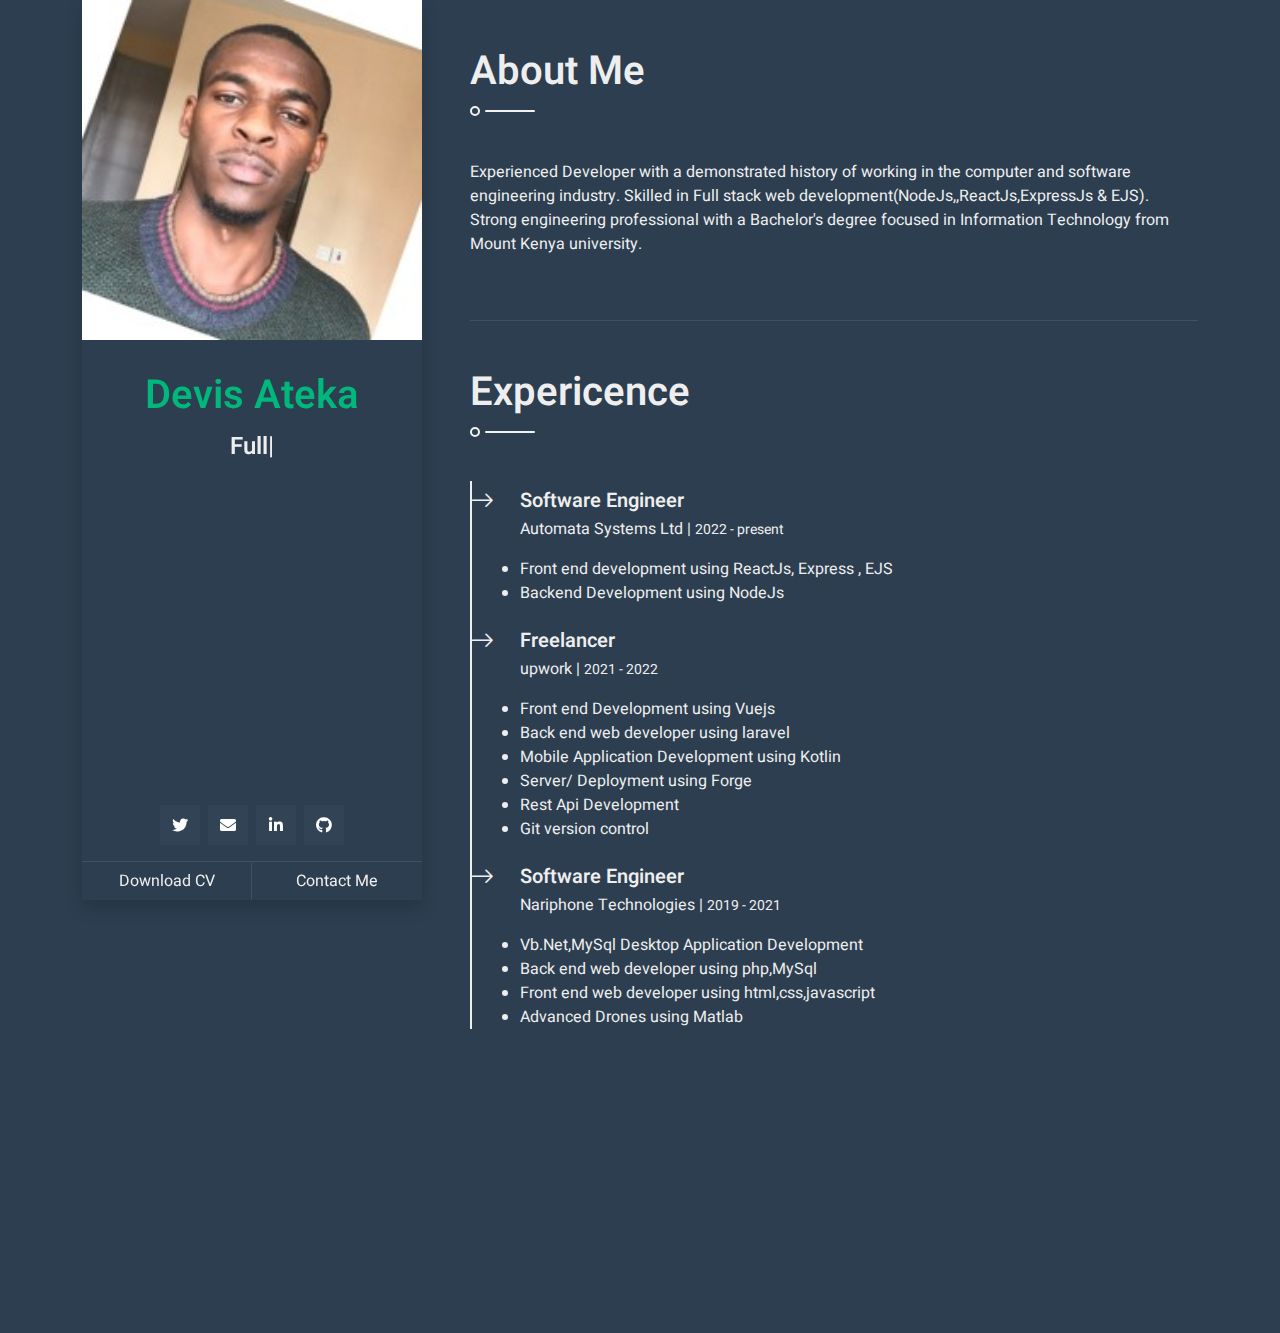
==== index.html @ b73429d6 "Update index.html" ====
<!DOCTYPE html>
<html lang="en">
    <head>	
        <met#aeb3b8et="utf-8">
        <title>Devis Ateka</title>
        <meta content="width=device-width, initial-scale=1.0" name="viewport">
        <meta content="Free Website Template" name="keywords">
        <meta content="Free Website Template" name="description">

        <!-- Favicon -->
        <link href="img/favicon.ico" rel="icon">

        <!-- Google Web Fonts -->
        <link rel="preconnect" href="https://fonts.googleapis.com">
        <link rel="preconnect" href="https://fonts.gstatic.com" crossorigin>
        <link href="https://fonts.googleapis.com/css2?family=Heebo:wght@300;400;500;600;700&display=swap" rel="stylesheet">

        <!-- Icon Font Stylesheet -->
        <link href="https://cdnjs.cloudflare.com/ajax/libs/font-awesome/5.10.0/css/all.min.css" rel="stylesheet">
        <link href="https://cdn.jsdelivr.net/npm/bootstrap-icons@1.4.1/font/bootstrap-icons.css" rel="stylesheet">

        <!-- Libraries Stylesheet -->
        <link href="lib/owlcarousel/assets/owl.carousel.min.css" rel="stylesheet">
        <link href="lib/lightbox/css/lightbox.min.css" rel="stylesheet">
        <link href="lib/animate/animate.min.css" rel="stylesheet">

        <!-- Customized Bootstrap Stylesheet -->
        <link href="css/bootstrap.min.css" rel="stylesheet">

        <!-- Template Stylesheet -->
        <link href="css/style.css" rel="stylesheet">
		<meta name="google-site-verification" content="IRIGr0Y26MzI8_FDrj_kC_L2aK9xQ0EJKJJVS_2hj7Q" />
    </head>

    <body>
        <!-- Spinner Start -->
        <div id="spinner" class="show bg-white position-fixed translate-middle w-100 vh-100 top-50 start-50 d-flex align-items-center justify-content-center">
            <div class="spinner-border text-primary" style="width: 3rem; height: 3rem;" role="status">
                <span class="sr-only">Loading...</span>
            </div>
        </div>
        <!-- Spinner End -->

        <div class="container">
            <div class="row g-5">
                <div class="col-lg-4 sticky-lg-top vh-100">
                    <div class="d-flex flex-column h-100 text-center overflow-auto shadow">
                        <img class="w-100 img-fluid mb-4" src="img/profile.jpg" alt="Image">
                        <h1 class="text-primary mt-2">Devis Ateka</h1>
                        <div class="mb-4" style="height: 22px;">
                            <h4 class="typed-text-output d-inline-block text-light"></h4>
                            <div class="typed-text d-none">Full Stack Engineer</div>
                        </div>
                        <div class="d-flex justify-content-center mt-auto mb-3">
                            <a class="btn btn-secondary btn-square mx-1" href="https://www.twitter.com/atcwl"><i class="fab fa-twitter"></i></a>
                            <a class="btn btn-secondary btn-square mx-1" href="mailto:info@daviesateka.engineer"><i class="fa fa-envelope"></i></a>
                            <a class="btn btn-secondary btn-square mx-1" href="https://www.linkedin.com/in/devisateka"><i class="fab fa-linkedin-in"></i></a>
                            <a class="btn btn-secondary btn-square mx-1" href="https://www.github.com/atcwl"><i class="fab fa-github"></i></a>
                        </div>
                        <div class="d-flex align-items-end justify-content-between border-top">
                            <a href="#about" class="btn w-50 border-end">Download CV</a>
                            <a href="mailto:info@daviesateka.engineer" class="btn w-50 btn-scroll">Contact Me</a>
                        </div>
                    </div>
                </div>
                <div class="col-lg-8">
                    <!-- About Start -->
                    <section class="py-5 border-bottom wow fadeInUp" data-wow-delay="0.1s">
                        <h1 class="title pb-3 mb-5" id="about">About Me</h1>
                        <p>Experienced Developer with a demonstrated history of working in the computer and software engineering industry. Skilled in Full stack web development(NodeJs,,ReactJs,ExpressJs & EJS). Strong engineering professional with a Bachelor's degree focused in Information Technology from Mount Kenya university.</p>
                        <!-- <div class="row mb-4">
                            <div class="col-sm-6 py-1">
                                <span class="fw-medium text-primary">Name:</span> Devis Ateka
                            </div>
                            <div class="col-sm-6 py-1">
                                <span class="fw-medium text-primary">Degree:</span> Bachelors of Science in Information Technology
                            </div>
                            <div class="col-sm-6 py-1">
                                <span class="fw-medium text-primary">Email:</span> info@daviesateka.engineer
                            </div>
                        </div> -->
                        <!-- <div class="row g-4">
                            <div class="col-md-4 col-lg-6 col-xl-4">
                                <div class="d-flex bg-secondary p-4">
                                    <h1 class="flex-shrink-0 display-5 text-primary mb-0" data-toggle="counter-up">10</h1>
                                    <div class="ps-3">
                                        <p class="mb-0">Years of</p>
                                        <h5 class="mb-0">Experience</h5>
                                    </div>
                                </div>
                            </div>
                            <div class="col-md-4 col-lg-6 col-xl-4">
                                <div class="d-flex bg-secondary p-4">
                                    <h1 class="flex-shrink-0 display-5 text-primary mb-0" data-toggle="counter-up">100</h1>
                                    <div class="ps-3">
                                        <p class="mb-0">Happy</p>
                                        <h5 class="mb-0">Clients</h5>
                                    </div>
                                </div>
                            </div>
                            <div class="col-md-4 col-lg-6 col-xl-4">
                                <div class="d-flex bg-secondary p-4">
                                    <h1 class="flex-shrink-0 display-5 text-primary mb-0" data-toggle="counter-up">200</h1>
                                    <div class="ps-3">
                                        <p class="mb-0">Complete</p>
                                        <h5 class="mb-0">Projects</h5>
                                    </div>
                                </div>
                            </div>
                        </div> -->
                    </section>
                    <!-- About End -->

                    <!-- Skills Start -->
                    <!-- <section class="py-5 border-bottom wow fadeInUp" data-wow-delay="0.1s">
                        <h1 class="title pb-3 mb-5">Skills</h1>
                        <div class="row">
                            <div class="col-sm-6">
                                <div class="skill mb-4">
                                    <div class="d-flex justify-content-between">
                                        <p class="mb-2">HTML</p>
                                        <p class="mb-2">95%</p>
                                    </div>
                                    <div class="progress">
                                        <div class="progress-bar bg-primary" role="progressbar" aria-valuenow="95" aria-valuemin="0" aria-valuemax="100"></div>
                                    </div>
                                </div>
                                <div class="skill mb-4">
                                    <div class="d-flex justify-content-between">
                                        <p class="mb-2">CSS</p>
                                        <p class="mb-2">85%</p>
                                    </div>
                                    <div class="progress">
                                        <div class="progress-bar bg-warning" role="progressbar" aria-valuenow="85" aria-valuemin="0" aria-valuemax="100"></div>
                                    </div>
                                </div>
                                <div class="skill mb-4">
                                    <div class="d-flex justify-content-between">
                                        <p class="mb-2">PHP</p>
                                        <p class="mb-2">90%</p>
                                    </div>
                                    <div class="progress">
                                        <div class="progress-bar bg-danger" role="progressbar" aria-valuenow="90" aria-valuemin="0" aria-valuemax="100"></div>
                                    </div>
                                </div>
                            </div>
                            <div class="col-sm-6">
                                <div class="skill mb-4">
                                    <div class="d-flex justify-content-between">
                                        <p class="mb-2">Javascript</p>
                                        <p class="mb-2">90%</p>
                                    </div>
                                    <div class="progress">
                                        <div class="progress-bar bg-danger" role="progressbar" aria-valuenow="90" aria-valuemin="0" aria-valuemax="100"></div>
                                    </div>
                                </div>
                                <div class="skill mb-4">
                                    <div class="d-flex justify-content-between">
                                        <p class="mb-2">Angular JS</p>
                                        <p class="mb-2">95%</p>
                                    </div>
                                    <div class="progress">
                                        <div class="progress-bar bg-success" role="progressbar" aria-valuenow="95" aria-valuemin="0" aria-valuemax="100"></div>
                                    </div>
                                </div>
                                <div class="skill mb-4">
                                    <div class="d-flex justify-content-between">
                                        <p class="mb-2">Wordpress</p>
                                        <p class="mb-2">85%</p>
                                    </div>
                                    <div class="progress">
                                        <div class="progress-bar bg-info" role="progressbar" aria-valuenow="85" aria-valuemin="0" aria-valuemax="100"></div>
                                    </div>
                                </div>
                            </div>
                        </div>
                    </section> -->
                    <!-- Skills End -->

                    <!-- Expericence Start -->
                    <section class="py-5 wow fadeInUp" data-wow-delay="0.1s">
                        <h1 class="title pb-3 mb-5">Expericence</h1>
                        <div class="border-start border-2 border-light pt-2 ps-5">
                            <div class="position-relative mb-4">
                                <span class="bi bi-arrow-right fs-4 text-light position-absolute" style="top: -5px; left: -50px;"></span>
                                <h5 class="mb-1">Software Engineer</h5>
                                <p class="mb-2">Automata Systems Ltd | <small>2022 - present</small></p>
                                <p><li>Front end development using ReactJs, Express , EJS</li>
                                <li>Backend Development using NodeJs</li>                                
                                </p>
                            </div>
                            <div class="position-relative mb-4">
                                <span class="bi bi-arrow-right fs-4 text-light position-absolute" style="top: -5px; left: -50px;"></span>
                                <h5 class="mb-1">Freelancer</h5>
                                <p class="mb-2">upwork | <small>2021 - 2022</small></p>
                                <p><li>Front end Development using Vuejs</li>
                                    <li>Back end web developer using laravel</li>
                                    <li>Mobile Application Development using Kotlin</li>
                                    <li>Server/ Deployment using Forge </li>
                                    <li>Rest Api Development</li>
                                    <li>Git version control</li>
                                </p>
                            </div>
                            <div class="position-relative mb-4">
                                <span class="bi bi-arrow-right fs-4 text-light position-absolute" style="top: -5px; left: -50px;"></span>
                                <h5 class="mb-1">Software Engineer</h5>
                                <p class="mb-2">Nariphone Technologies | <small>2019 - 2021</small></p>
                                <p>
                                    <li>Vb.Net,MySql Desktop Application Development</li>
                                    <li>Back end web developer using php,MySql</li>
                                    <li>Front end web developer using html,css,javascript</li>
                                    <li>Advanced Drones using Matlab</li>
                                </p>
                            </div>
                        </div>
                    </section>
                    <!-- Expericence End -->

                    <!-- Subscribe Start -->
                    <!-- <section class="wow fadeInUp" data-wow-delay="0.1s">
                        <div class="bg-secondary text-center p-5">
                            <h1 class="text-white font-weight-bold">Subscribe My Newsletter</h1>
                            <p class="text-white">Subscribe and get my latest article in your inbox</p>
                            <div class="position-relative w-100">
                                <input class="form-control bg-dark border-0 w-100 py-3 ps-4 pe-5" type="text" placeholder="Your email">
                                <button type="button" class="btn btn-primary py-2 position-absolute top-0 end-0 mt-2 me-2">Subscribe</button>
                            </div>
                        </div>
                    </section> -->
                    <!-- Subscribe End -->

                    <!-- Services Start -->
                    <!-- <section class="py-5 border-bottom wow fadeInUp" data-wow-delay="0.1s">
                        <h1 class="title pb-3 mb-5">Services</h1>
                        <div class="row g-4">
                            <div class="col-md-6">
                                <div class="service-item">
                                    <i class="fa fa-2x fa-laptop-code mx-auto mb-4"></i>
                                    <h5 class="mb-2">Web Design</h5>
                                    <p class="mb-0">Justo sit justo eos amet tempor amet clita amet ipsum eos elitr. Amet lorem lorem lorem est amet labore</p>
                                </div>
                            </div>
                            <div class="col-md-6">
                                <div class="service-item">
                                    <i class="fab fa-2x fa-android mx-auto mb-4"></i>
                                    <h5 class="mb-2">Apps Development</h5>
                                    <p class="mb-0">Justo sit justo eos amet tempor amet clita amet ipsum eos elitr. Amet lorem lorem lorem est amet labore</p>
                                </div>
                            </div>
                            <div class="col-md-6">
                                <div class="service-item">
                                    <i class="fa fa-2x fa-search mx-auto mb-4"></i>
                                    <h5 class="mb-2">SEO</h5>
                                    <p class="mb-0">Justo sit justo eos amet tempor amet clita amet ipsum eos elitr. Amet lorem lorem lorem est amet labore</p>
                                </div>
                            </div>
                            <div class="col-md-6">
                                <div class="service-item">
                                    <i class="fa fa-2x fa-edit mx-auto mb-4"></i>
                                    <h5 class="mb-2">Content Creating</h5>
                                    <p class="mb-0">Justo sit justo eos amet tempor amet clita amet ipsum eos elitr. Amet lorem lorem lorem est amet labore</p>
                                </div>
                            </div>
                        </div>
                    </section> -->
                    <!-- Services End -->

                    <!-- Portfolio Start -->
                    <!-- <section class="py-5 border-bottom wow fadeInUp" data-wow-delay="0.1s">
                        <h1 class="title pb-3 mb-5">Portfolio</h1>
                        <div class="row">
                            <div class="col-12">
                                <div class="row">
                                    <div class="col-12 text-center mb-2">
                                        <ul class="list-inline mb-4" id="portfolio-flters">
                                            <li class="btn btn-secondary active"  data-filter="*"><i class="fa fa-star me-2"></i>All</li>
                                            <li class="btn btn-secondary" data-filter=".first"><i class="fa fa-laptop-code me-2"></i>Design</li>
                                            <li class="btn btn-secondary" data-filter=".second"><i class="fa fa-mobile-alt me-2"></i>Development</li>
                                        </ul>
                                    </div>
                                </div>
                                <div class="row portfolio-container">
                                    <div class="col-md-6 mb-4 portfolio-item first">
                                        <div class="position-relative overflow-hidden mb-2">
                                            <img class="img-fluid w-100" src="img/portfolio-1.jpg" alt="">
                                            <div class="portfolio-btn d-flex align-items-center justify-content-center">
                                                <a href="img/portfolio-1.jpg" data-lightbox="portfolio">
                                                    <i class="bi bi-plus text-light"></i>
                                                </a>
                                            </div>
                                        </div>
                                    </div>
                                    <div class="col-md-6 mb-4 portfolio-item second">
                                        <div class="position-relative overflow-hidden mb-2">
                                            <img class="img-fluid w-100" src="img/portfolio-2.jpg" alt="">
                                            <div class="portfolio-btn d-flex align-items-center justify-content-center">
                                                <a href="img/portfolio-2.jpg" data-lightbox="portfolio">
                                                    <i class="bi bi-plus text-light"></i>
                                                </a>
                                            </div>
                                        </div>
                                    </div>
                                    <div class="col-md-6 mb-4 portfolio-item first">
                                        <div class="position-relative overflow-hidden mb-2">
                                            <img class="img-fluid w-100" src="img/portfolio-3.jpg" alt="">
                                            <div class="portfolio-btn d-flex align-items-center justify-content-center">
                                                <a href="img/portfolio-3.jpg" data-lightbox="portfolio">
                                                    <i class="bi bi-plus text-light"></i>
                                                </a>
                                            </div>
                                        </div>
                                    </div>
                                    <div class="col-md-6 mb-4 portfolio-item second">
                                        <div class="position-relative overflow-hidden mb-2">
                                            <img class="img-fluid w-100" src="img/portfolio-4.jpg" alt="">
                                            <div class="portfolio-btn d-flex align-items-center justify-content-center">
                                                <a href="img/portfolio-4.jpg" data-lightbox="portfolio">
                                                    <i class="bi bi-plus text-light"></i>
                                                </a>
                                            </div>
                                        </div>
                                    </div>
                                </div>
                            </div>
                        </div>
                    </section> -->
                    <!-- Portfolio End -->

                    <!-- Testimonial Start -->
                    <!-- <section class="py-5 border-bottom wow fadeInUp" data-wow-delay="0.1s">
                        <h1 class="title pb-3 mb-5">Testimonial</h1>
                        <div class="owl-carousel testimonial-carousel">
                            <div class="text-left">
                                <i class="fa fa-3x fa-quote-left text-primary mb-4"></i>
                                <p class="fs-4 mb-4">Dolor eirmod diam stet kasd sed. Aliqu rebum est eos. Rebum elitr dolore et eos labore, stet justo sed est sed. Diam sed sed dolor stet accusam amet eirmod eos, labore diam clita</p>
                                <div class="d-flex align-items-center">
                                    <img class="img-fluid" src="img/testimonial-1.jpg" style="width: 60px; height: 60px;">
                                    <div class="ps-3">
                                        <p class="text-primary fs-5 mb-1">Client Name</p>
                                        <i>Profession</i>
                                    </div>
                                </div>
                            </div>
                            <div class="text-left">
                                <i class="fa fa-3x fa-quote-left text-primary mb-4"></i>
                                <p class="fs-4 mb-4">Dolor eirmod diam stet kasd sed. Aliqu rebum est eos. Rebum elitr dolore et eos labore, stet justo sed est sed. Diam sed sed dolor stet accusam amet eirmod eos, labore diam clita</p>
                                <div class="d-flex align-items-center">
                                    <img class="img-fluid" src="img/testimonial-2.jpg" style="width: 60px; height: 60px;">
                                    <div class="ps-3">
                                        <p class="text-primary fs-5 mb-1">Client Name</p>
                                        <i>Profession</i>
                                    </div>
                                </div>
                            </div>
                            <div class="text-left">
                                <i class="fa fa-3x fa-quote-left text-primary mb-4"></i>
                                <p class="fs-4 mb-4">Dolor eirmod diam stet kasd sed. Aliqu rebum est eos. Rebum elitr dolore et eos labore, stet justo sed est sed. Diam sed sed dolor stet accusam amet eirmod eos, labore diam clita</p>
                                <div class="d-flex align-items-center">
                                    <img class="img-fluid" src="img/testimonial-3.jpg" style="width: 60px; height: 60px;">
                                    <div class="ps-3">
                                        <p class="text-primary fs-5 mb-1">Client Name</p>
                                        <i>Profession</i>
                                    </div>
                                </div>
                            </div>
                        </div>
                    </section> -->
                    <!-- Testimonial End -->

                    <!-- Contact Start -->
                    <!-- <section class="py-5 wow fadeInUp" data-wow-delay="0.1s" id="contact">
                        <h1 class="title pb-3 mb-5">Contact Me</h1>
						<p class="mb-4">The contact form is currently inactive. Get a functional and working contact form with Ajax & PHP in a few minutes. Just copy and paste the files, add a little code and you're done. <a href="https://htmlcodex.com/contact-form">Download Now</a></p>
                        <form>
                            <div class="row g-3">
                                <div class="col-md-6">
                                    <div class="form-floating">
                                        <input type="text" class="form-control border-0 bg-secondary" id="name" placeholder="Your Name">
                                        <label for="name">Your Name</label>
                                    </div>
                                </div>
                                <div class="col-md-6">
                                    <div class="form-floating">
                                        <input type="email" class="form-control border-0 bg-secondary" id="email" placeholder="Your Email">
                                        <label for="email">Your Email</label>
                                    </div>
                                </div>
                                <div class="col-12">
                                    <div class="form-floating">
                                        <input type="text" class="form-control border-0 bg-secondary" id="subject" placeholder="Subject">
                                        <label for="subject">Subject</label>
                                    </div>
                                </div>
                                <div class="col-12">
                                    <div class="form-floating">
                                        <textarea class="form-control border-0 bg-secondary" placeholder="Leave a message here" id="message" style="height: 200px"></textarea>
                                        <label for="message">Message</label>
                                    </div>
                                </div>
                                <div class="col-12">
                                    <button class="btn btn-primary w-100 py-3" type="submit">Send Message</button>
                                </div>
                            </div>
                        </form>
                    </section> -->
                    <!-- Contact End -->

                    <!-- Footer Start -->
                    <section class="wow fadeIn" data-wow-delay="0.1s">
                        <div class="bg-secondary text-light text-center p-5">
                            <div class="d-flex justify-content-center mb-4">
                                <a class="btn btn-secondary btn-square mx-1" href="https://www.twitter.com/atcwl"><i class="fab fa-twitter"></i></a>
                                <a class="btn btn-secondary btn-square mx-1" href="mailto:info@daviesateka.engineer"><i class="fa fa-envelope"></i></a>
                                <a class="btn btn-secondary btn-square mx-1" href="https://www.linkedin.com/in/devisateka"><i class="fab fa-linkedin-in"></i></a>
                                <a class="btn btn-secondary btn-square mx-1" href="https://www.github.com/atcwl"><i class="fab fa-github"></i></a>
                            </div>							
							<p class="m-0">&copy; All Rights Reserved.</p>
                        </div>
                    </section>
                    <!-- Footer End -->
                </div>
            </div>
        </div>

        
        <!-- Back to Top -->
        <a href="#" class="back-to-top"><i class="fa fa-angle-double-up"></i></a>
        
        <!-- JavaScript Libraries -->
        <script src="https://code.jquery.com/jquery-3.4.1.min.js"></script>
        <script src="https://stackpath.bootstrapcdn.com/bootstrap/4.4.1/js/bootstrap.bundle.min.js"></script>
        <script src="lib/wow/wow.min.js"></script>
        <script src="lib/typed/typed.min.js"></script>
        <script src="lib/easing/easing.min.js"></script>
        <script src="lib/waypoints/waypoints.min.js"></script>
        <script src="lib/counterup/counterup.min.js"></script>
        <script src="lib/owlcarousel/owl.carousel.min.js"></script>
        <script src="lib/isotope/isotope.pkgd.min.js"></script>
        <script src="lib/lightbox/js/lightbox.min.js"></script>

        <!-- Contact Javascript File -->
        <script src="mail/jqBootstrapValidation.min.js"></script>
        <script src="mail/contact.js"></script>

        <!-- Template Javascript -->
        <script src="js/main.js"></script>
    </body>
</html>
---- css/style.css ----
/********** Template CSS **********/
:root {
  --primary: #00B87B;
  --secondary: #314355;
  --light: #F2F2F2;
  --dark: #2C3E50;
}

#spinner {
  opacity: 0;
  visibility: hidden;
  transition: opacity .5s ease-out, visibility 0s linear .5s;
  z-index: 99999;
}

#spinner.show {
  transition: opacity .5s ease-out, visibility 0s linear 0s;
  visibility: visible;
  opacity: 1;
}

@media (max-width: 991.98px) {
  .sticky-lg-top.vh-100 {
    height: 100% !important;
  }
}

.fw-semi-bold {
  font-weight: 600;
}

.fw-medium {
  font-weight: 500;
}

.btn-square {
  width: 40px;
  height: 40px;
}

.btn-sm-square {
  width: 30px;
  height: 30px;
}

.btn-lg-square {
  width: 50px;
  height: 50px;
}

.btn-square,
.btn-sm-square,
.btn-lg-square {
  padding: 0;
  display: flex;
  align-items: center;
  justify-content: center;
}

.btn.btn-primary {
  color: #FFFFFF;
}

.typed-cursor {
  font-size: 25px;
  color: var(--light);
}

.back-to-top {
  position: fixed;
  display: none;
  width: 30px;
  height: 30px;
  text-align: center;
  line-height: 1;
  font-size: 30px;
  right: 30px;
  bottom: 30px;
  transition: background 0.5s;
  z-index: 11;
}

.back-to-top i {
  color: var(--primary);
}

.back-to-top i:hover {
  color: var(--dark);
}

.back-to-top {
  -webkit-animation: action 1s infinite alternate;
  animation: action 1s infinite alternate;
}

@-webkit-keyframes action {
  0% {
    transform: translateY(0);
  }

  100% {
    transform: translateY(-15px);
  }
}

@keyframes action {
  0% {
    transform: translateY(0);
  }

  100% {
    transform: translateY(-15px);
  }
}

.title {
  position: relative;
}

.title::before {
  position: absolute;
  content: "";
  width: 10px;
  height: 10px;
  bottom: -4px;
  left: 0;
  border: 2px solid var(--light);
  border-radius: 10px;
}

.title::after {
  position: absolute;
  content: "";
  width: 50px;
  height: 2px;
  bottom: 0;
  left: 15px;
  border-radius: 2px;
  background: var(--light);
}

.progress {
  height: 5px;
}

.progress .progress-bar {
  width: 0px;
  transition: 2s;
}

.service-item {
  padding: 30px;
  text-align: center;
  background: var(--secondary);
}

.service-item i {
  width: 75px;
  height: 75px;
  display: flex;
  align-items: center;
  justify-content: center;
  background: var(--light);
  color: var(--primary);
  transition: .5s;
}

.service-item:hover i {
  background: var(--primary);
  color: var(--light);
}

.portfolio-item .portfolio-btn {
  position: absolute;
  width: 0;
  height: 0;
  top: 50%;
  left: 50%;
  font-size: 90px;
  background: rgba(44, 62, 80, .9);
  opacity: 0;
  transition: .5s;
}

.portfolio-item:hover .portfolio-btn {
  opacity: 1;
  width: calc(100% - 60px);
  height: calc(100% - 60px);
  top: 30px;
  left: 30px;
}

.portfolio-item i {
  opacity: 0;
  transition: .3s;
  transition-delay: .3s;
}

.portfolio-item:hover i {
  opacity: 1;
}

.testimonial-carousel .owl-dots {
  margin-top: 25px;
  text-align: center;
}

.testimonial-carousel .owl-dot {
  display: inline-block;
  margin: 0 5px;
  width: 15px;
  height: 15px;
  background: var(--light);
}

.testimonial-carousel .owl-dot.active {
  background: var(--primary);
}
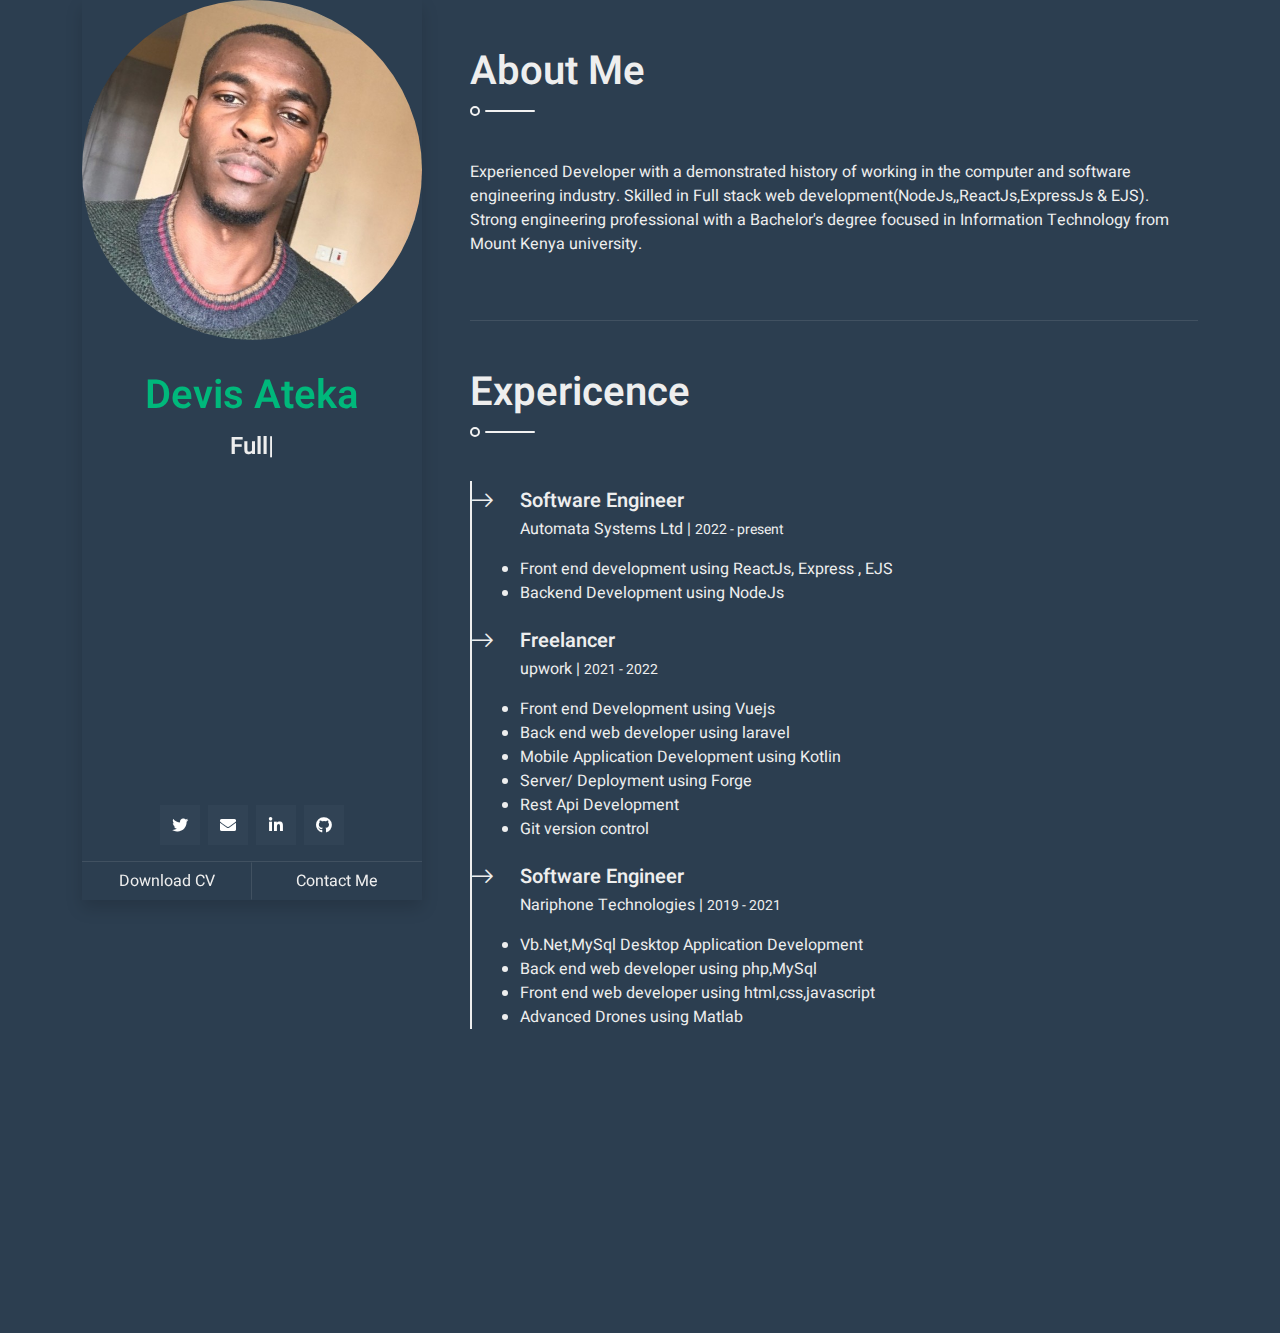
==== commit e13f10cc: "rounded profile photo" ====
--- a/index.html
+++ b/index.html
@@ -3,6 +3,7 @@
     <head>	
         <met#aeb3b8et="utf-8">
         <title>Devis Ateka</title>
+    	<meta name="google-site-verification" content="IRIGr0Y26MzI8_FDrj_kC_L2aK9xQ0EJKJJVS_2hj7Q" />
         <meta content="width=device-width, initial-scale=1.0" name="viewport">
         <meta content="Free Website Template" name="keywords">
         <meta content="Free Website Template" name="description">
@@ -29,7 +30,7 @@
 
         <!-- Template Stylesheet -->
         <link href="css/style.css" rel="stylesheet">
-		<meta name="google-site-verification" content="IRIGr0Y26MzI8_FDrj_kC_L2aK9xQ0EJKJJVS_2hj7Q" />
+		
     </head>
 
     <body>
@@ -45,7 +46,7 @@
             <div class="row g-5">
                 <div class="col-lg-4 sticky-lg-top vh-100">
                     <div class="d-flex flex-column h-100 text-center overflow-auto shadow">
-                        <img class="w-100 img-fluid mb-4" src="img/profile.jpg" alt="Image">
+                        <img class="circular--square w-100 img-fluid mb-4" src="img/profile.jpg" alt="Image">
                         <h1 class="text-primary mt-2">Devis Ateka</h1>
                         <div class="mb-4" style="height: 22px;">
                             <h4 class="typed-text-output d-inline-block text-light"></h4>
@@ -445,4 +446,4 @@
         <!-- Template Javascript -->
         <script src="js/main.js"></script>
     </body>
-</html>
+</html>--- a/css/style.css
+++ b/css/style.css
@@ -5,7 +5,7 @@
   --light: #F2F2F2;
   --dark: #2C3E50;
 }
-
+.circular--square { border-radius: 50%; }
 #spinner {
   opacity: 0;
   visibility: hidden;
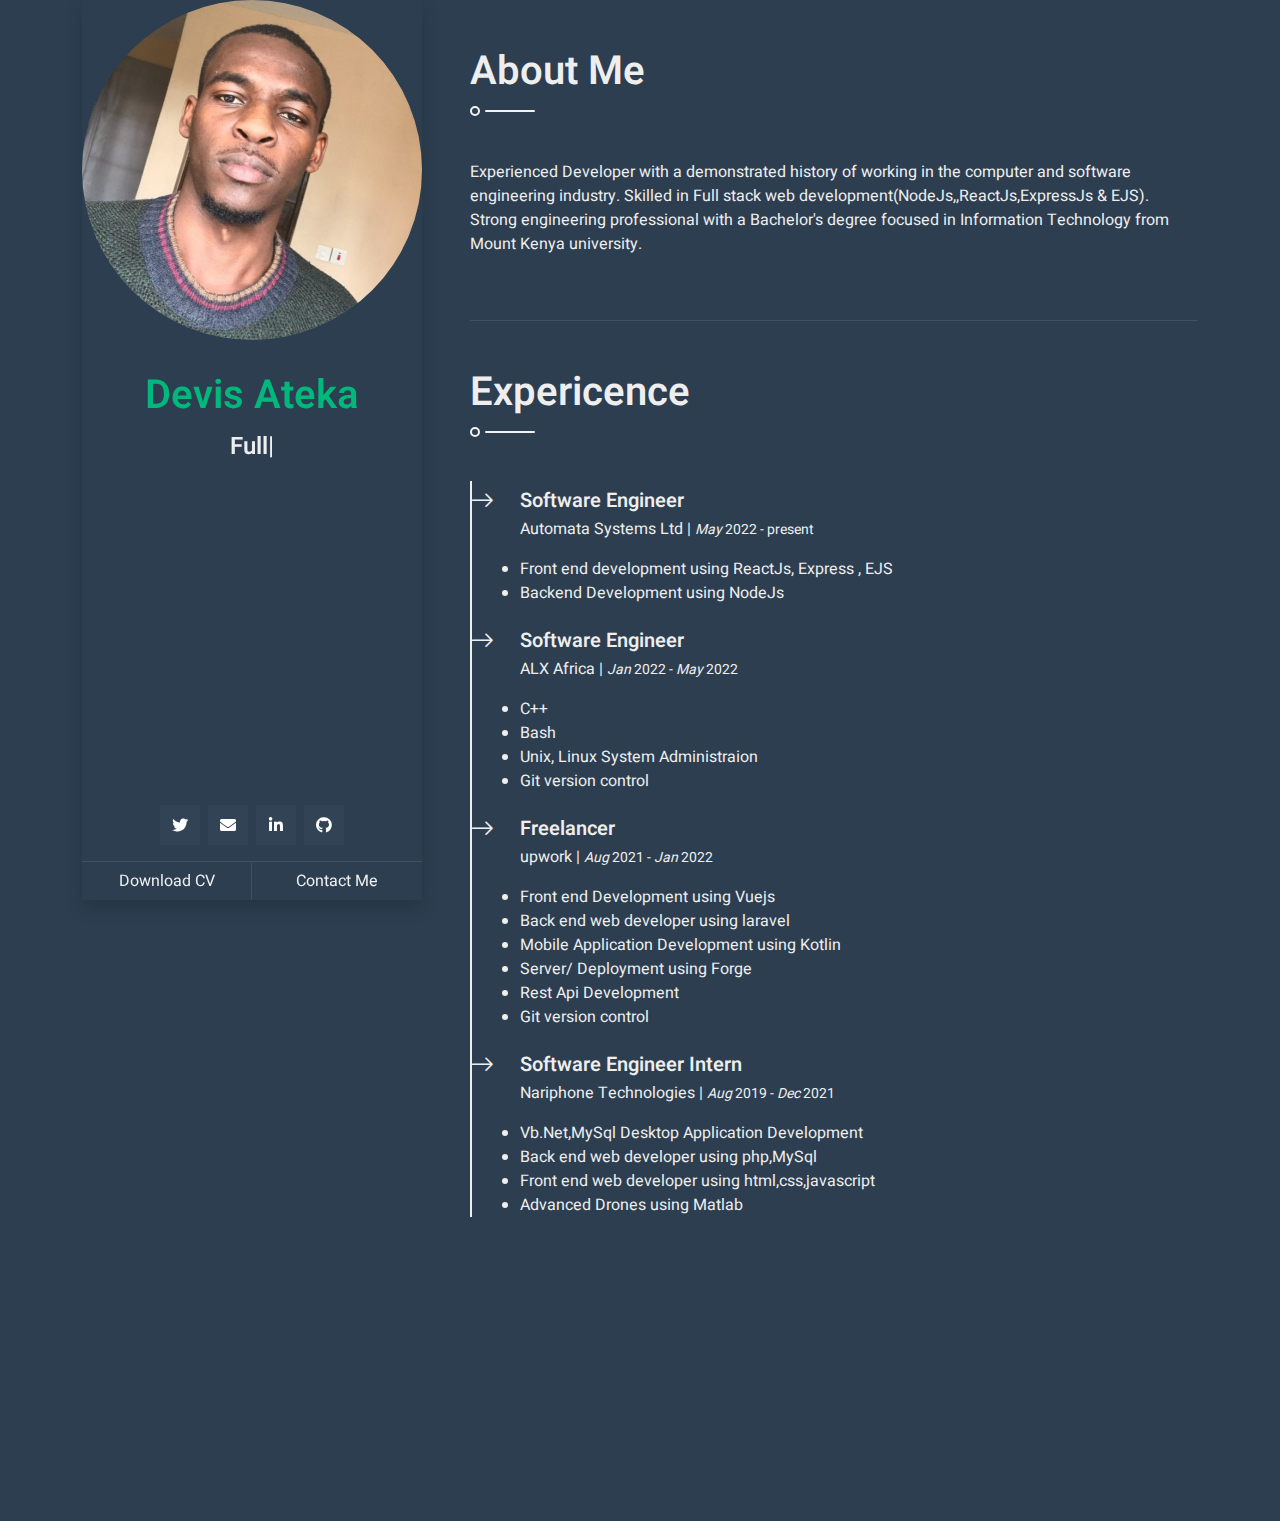
==== commit 95ff950a: "Just got my cv updated" ====
--- a/index.html
+++ b/index.html
@@ -53,10 +53,10 @@
                             <div class="typed-text d-none">Full Stack Engineer</div>
                         </div>
                         <div class="d-flex justify-content-center mt-auto mb-3">
-                            <a class="btn btn-secondary btn-square mx-1" href="https://www.twitter.com/atcwl"><i class="fab fa-twitter"></i></a>
-                            <a class="btn btn-secondary btn-square mx-1" href="mailto:info@daviesateka.engineer"><i class="fa fa-envelope"></i></a>
-                            <a class="btn btn-secondary btn-square mx-1" href="https://www.linkedin.com/in/devisateka"><i class="fab fa-linkedin-in"></i></a>
-                            <a class="btn btn-secondary btn-square mx-1" href="https://www.github.com/atcwl"><i class="fab fa-github"></i></a>
+                            <a class="btn btn-secondary btn-square mx-1" target="_blank" href="https://www.twitter.com/atcwl"><i class="fab fa-twitter"></i></a>
+                            <a class="btn btn-secondary btn-square mx-1" target="_blank" href="mailto:info@daviesateka.engineer"><i class="fa fa-envelope"></i></a>
+                            <a class="btn btn-secondary btn-square mx-1" target="_blank" href="https://www.linkedin.com/in/devisateka"><i class="fab fa-linkedin-in"></i></a>
+                            <a class="btn btn-secondary btn-square mx-1" target="_blank" href="https://www.github.com/atcwl"><i class="fab fa-github"></i></a>
                         </div>
                         <div class="d-flex align-items-end justify-content-between border-top">
                             <a href="#about" class="btn w-50 border-end">Download CV</a>
@@ -185,15 +185,25 @@
                             <div class="position-relative mb-4">
                                 <span class="bi bi-arrow-right fs-4 text-light position-absolute" style="top: -5px; left: -50px;"></span>
                                 <h5 class="mb-1">Software Engineer</h5>
-                                <p class="mb-2">Automata Systems Ltd | <small>2022 - present</small></p>
+                                <p class="mb-2">Automata Systems Ltd | <small><i>May</i> 2022 - present</small></p>
                                 <p><li>Front end development using ReactJs, Express , EJS</li>
                                 <li>Backend Development using NodeJs</li>                                
                                 </p>
                             </div>
                             <div class="position-relative mb-4">
                                 <span class="bi bi-arrow-right fs-4 text-light position-absolute" style="top: -5px; left: -50px;"></span>
+                                <h5 class="mb-1">Software Engineer</h5>
+                                <p class="mb-2">ALX Africa | <small><i>Jan</i> 2022 - <i>May</i> 2022</small></p>
+                                <p><li>C++</li>
+                                    <li>Bash</li>
+                                    <li>Unix, Linux System Administraion</li>
+                                    <li>Git version control</li>
+                                </p>
+                            </div>
+                            <div class="position-relative mb-4">
+                                <span class="bi bi-arrow-right fs-4 text-light position-absolute" style="top: -5px; left: -50px;"></span>
                                 <h5 class="mb-1">Freelancer</h5>
-                                <p class="mb-2">upwork | <small>2021 - 2022</small></p>
+                                <p class="mb-2">upwork | <small><i>Aug</i> 2021 - <i>Jan</i> 2022</small></p>
                                 <p><li>Front end Development using Vuejs</li>
                                     <li>Back end web developer using laravel</li>
                                     <li>Mobile Application Development using Kotlin</li>
@@ -204,8 +214,8 @@
                             </div>
                             <div class="position-relative mb-4">
                                 <span class="bi bi-arrow-right fs-4 text-light position-absolute" style="top: -5px; left: -50px;"></span>
-                                <h5 class="mb-1">Software Engineer</h5>
-                                <p class="mb-2">Nariphone Technologies | <small>2019 - 2021</small></p>
+                                <h5 class="mb-1">Software Engineer Intern</h5>
+                                <p class="mb-2">Nariphone Technologies | <small><i>Aug</i> 2019 - <i>Dec</i> 2021</small></p>
                                 <p>
                                     <li>Vb.Net,MySql Desktop Application Development</li>
                                     <li>Back end web developer using php,MySql</li>
@@ -410,10 +420,10 @@
                     <section class="wow fadeIn" data-wow-delay="0.1s">
                         <div class="bg-secondary text-light text-center p-5">
                             <div class="d-flex justify-content-center mb-4">
-                                <a class="btn btn-secondary btn-square mx-1" href="https://www.twitter.com/atcwl"><i class="fab fa-twitter"></i></a>
-                                <a class="btn btn-secondary btn-square mx-1" href="mailto:info@daviesateka.engineer"><i class="fa fa-envelope"></i></a>
-                                <a class="btn btn-secondary btn-square mx-1" href="https://www.linkedin.com/in/devisateka"><i class="fab fa-linkedin-in"></i></a>
-                                <a class="btn btn-secondary btn-square mx-1" href="https://www.github.com/atcwl"><i class="fab fa-github"></i></a>
+                                <a class="btn btn-secondary btn-square mx-1" target="_blank" href="https://www.twitter.com/atcwl"><i class="fab fa-twitter"></i></a>
+                                <a class="btn btn-secondary btn-square mx-1" target="_blank" href="mailto:info@daviesateka.engineer"><i class="fa fa-envelope"></i></a>
+                                <a class="btn btn-secondary btn-square mx-1" target="_blank" href="https://www.linkedin.com/in/devisateka"><i class="fab fa-linkedin-in"></i></a>
+                                <a class="btn btn-secondary btn-square mx-1" target="_blank" href="https://www.github.com/atcwl"><i class="fab fa-github"></i></a>
                             </div>							
 							<p class="m-0">&copy; All Rights Reserved.</p>
                         </div>
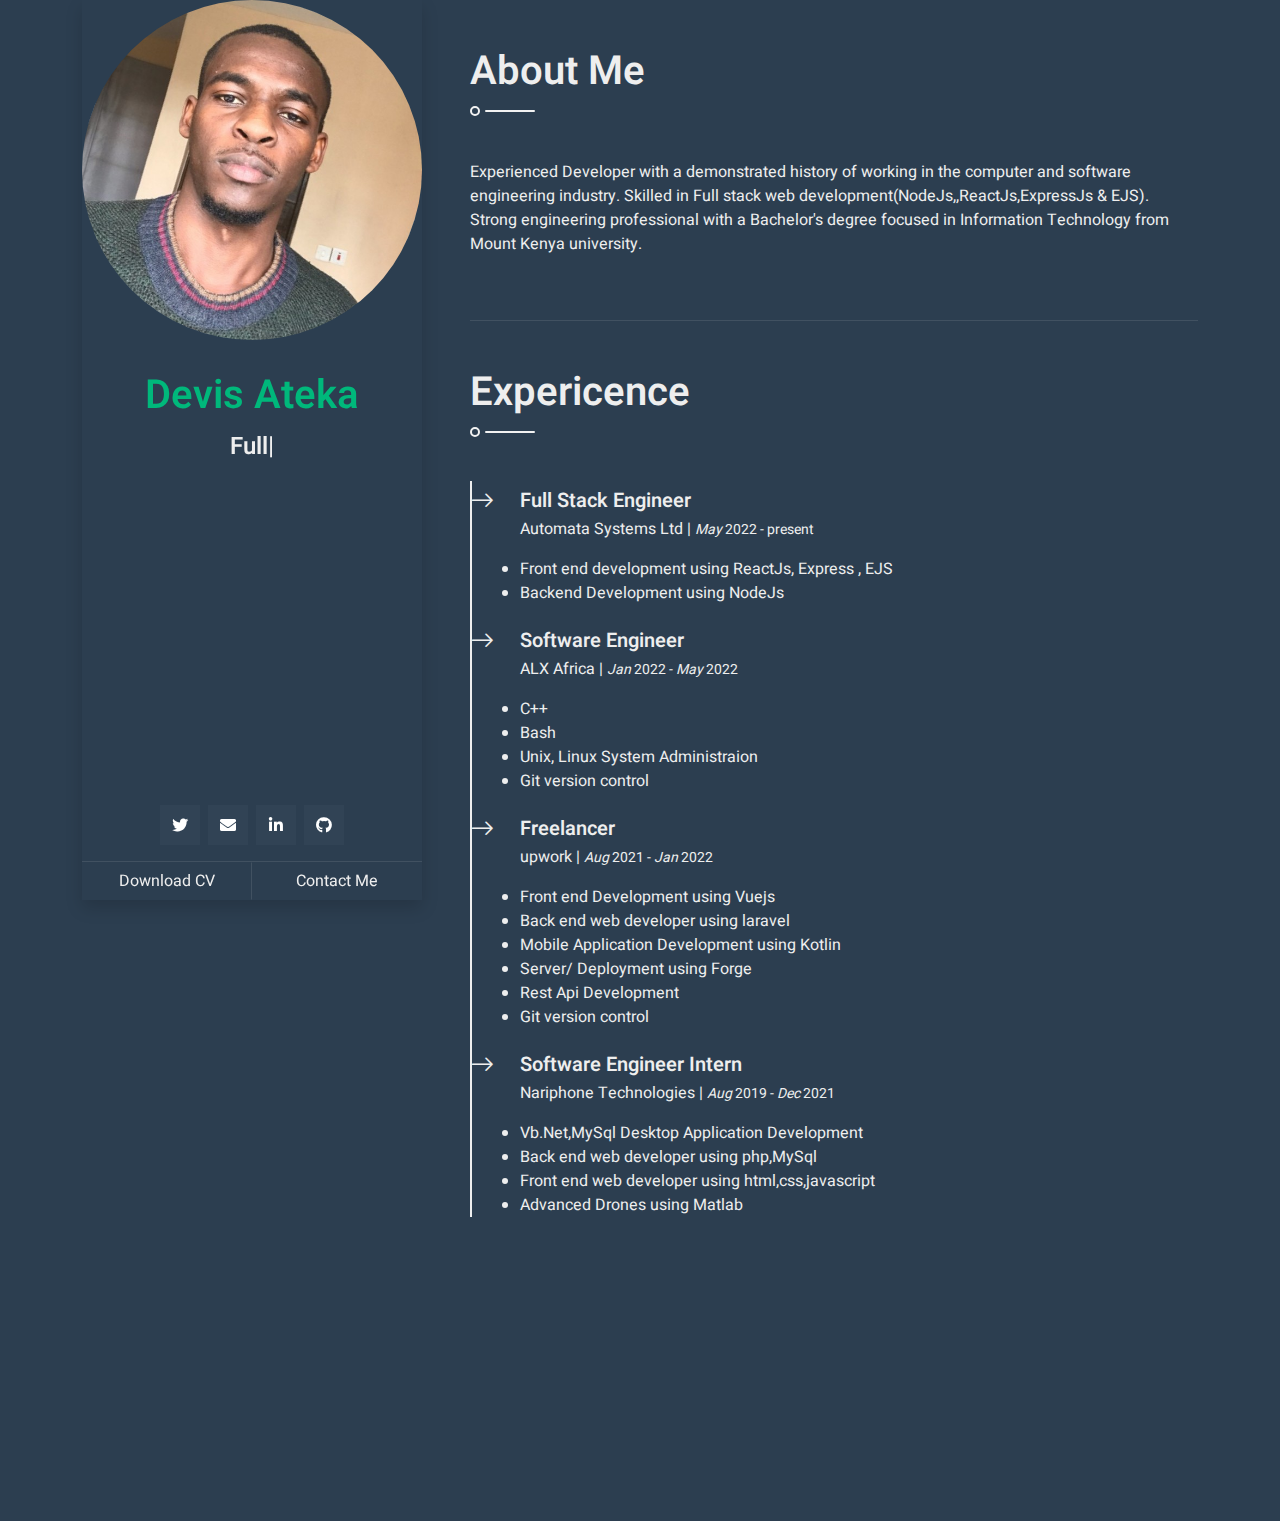
==== commit b629cfad: "errors happen..So i edited my headline lol." ====
--- a/index.html
+++ b/index.html
@@ -184,7 +184,7 @@
                         <div class="border-start border-2 border-light pt-2 ps-5">
                             <div class="position-relative mb-4">
                                 <span class="bi bi-arrow-right fs-4 text-light position-absolute" style="top: -5px; left: -50px;"></span>
-                                <h5 class="mb-1">Software Engineer</h5>
+                                <h5 class="mb-1">Full Stack Engineer</h5>
                                 <p class="mb-2">Automata Systems Ltd | <small><i>May</i> 2022 - present</small></p>
                                 <p><li>Front end development using ReactJs, Express , EJS</li>
                                 <li>Backend Development using NodeJs</li>                                
